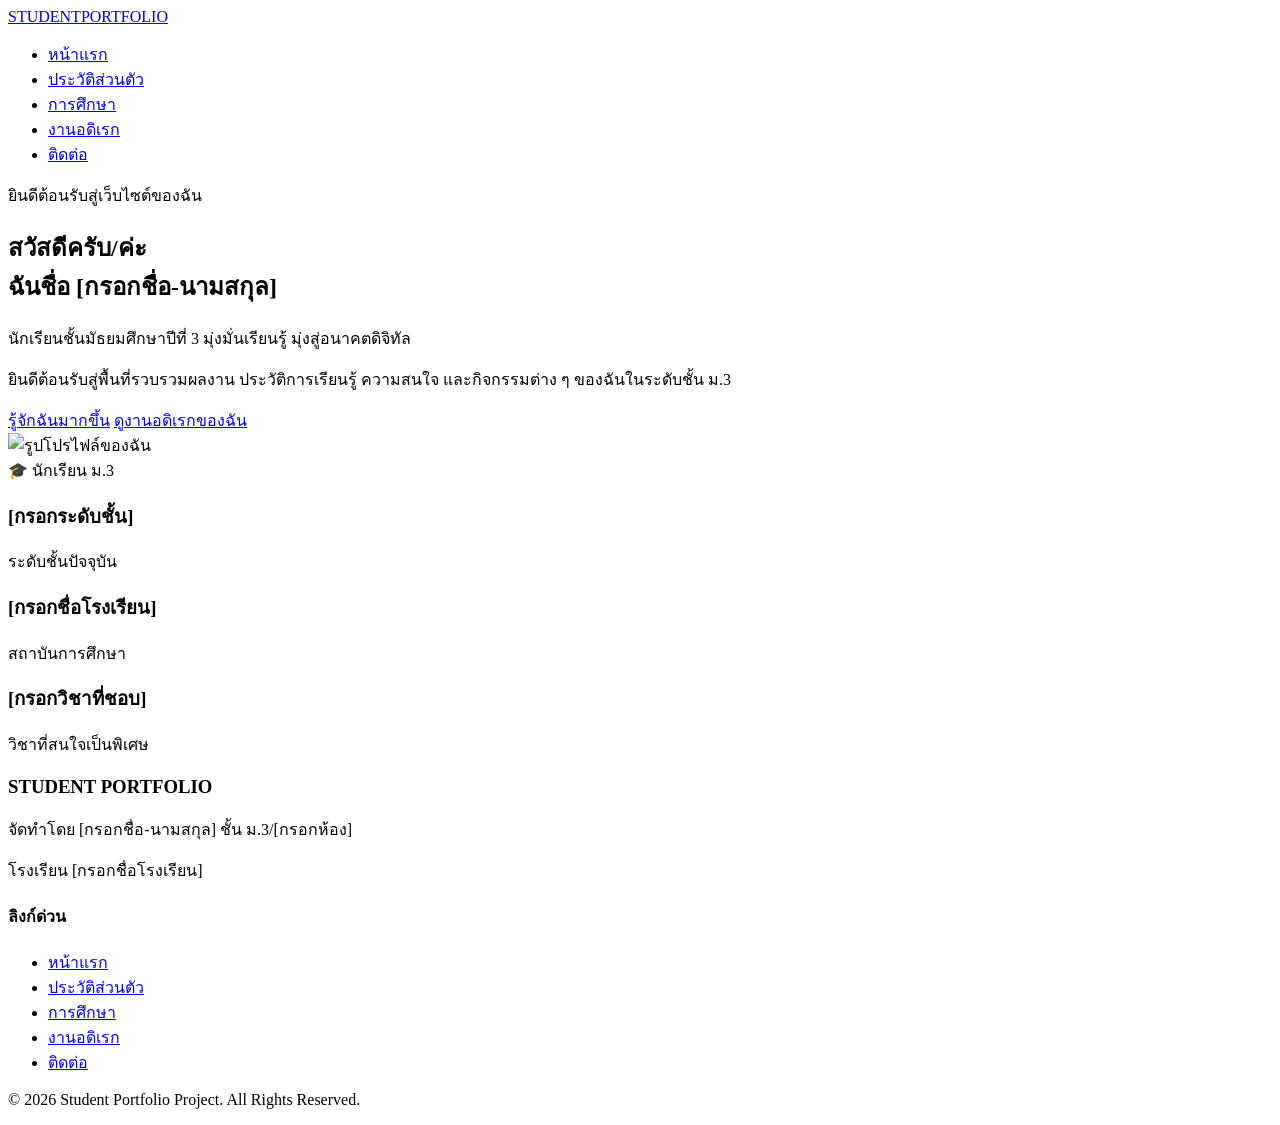
==== index.html @ 597c3f18 "Create index.html" ====
<!DOCTYPE html>
<html lang="th">
<head>
    <meta charset="UTF-8">
    <meta name="viewport" content="width=device-width, initial-scale=1.0">
    <title>หน้าแรก | Student Portfolio</title>
    <link rel="stylesheet" href="style.css">
    <link href="https://fonts.googleapis.com/css2?family=Prompt:wght@300;400;500;600;700&display=swap" rel="stylesheet">
</head>
<body>

    <!-- Navigation Bar -->
    <header class="navbar">
        <div class="nav-container">
            <a href="index.html" class="logo">STUDENT<span>PORTFOLIO</span></a>
            <nav>
                <ul class="nav-menu">
                    <li><a href="index.html" class="active">หน้าแรก</a></li>
                    <li><a href="profile.html">ประวัติส่วนตัว</a></li>
                    <li><a href="education.html">การศึกษา</a></li>
                    <li><a href="hobby.html">งานอดิเรก</a></li>
                    <li><a href="contact.html">ติดต่อ</a></li>
                </ul>
            </nav>
        </div>
    </header>

    <main>
        <!-- Hero Section -->
        <section class="hero-section">
            <div class="hero-container">
                <div class="hero-text">
                    <span class="badge">ยินดีต้อนรับสู่เว็บไซต์ของฉัน</span>
                    <h1>สวัสดีครับ/ค่ะ <br>ฉันชื่อ <span class="highlight-text">[กรอกชื่อ-นามสกุล]</span></h1>
                    <p class="hero-tagline">นักเรียนชั้นมัธยมศึกษาปีที่ 3 มุ่งมั่นเรียนรู้ มุ่งสู่อนาคตดิจิทัล</p>
                    <p class="hero-desc">ยินดีต้อนรับสู่พื้นที่รวบรวมผลงาน ประวัติการเรียนรู้ ความสนใจ และกิจกรรมต่าง ๆ ของฉันในระดับชั้น ม.3</p>
                    <div class="hero-buttons">
                        <a href="profile.html" class="btn btn-primary">รู้จักฉันมากขึ้น</a>
                        <a href="hobby.html" class="btn btn-secondary">ดูงานอดิเรกของฉัน</a>
                    </div>
                </div>
                <div class="hero-image-wrapper">
                    <div class="profile-backdrop"></div>
                    <img src="https://placehold.co/400x400/1976D2/FFFFFF?text=My+Profile" alt="รูปโปรไฟล์ของฉัน" class="hero-img">
                    <div class="floating-card">
                        <span>🎓 นักเรียน ม.3</span>
                    </div>
                </div>
            </div>
        </section>

        <!-- Highlights / Quick Stats -->
        <section class="stats-section">
            <div class="stats-container">
                <div class="stat-card">
                    <h3>[กรอกระดับชั้น]</h3>
                    <p>ระดับชั้นปัจจุบัน</p>
                </div>
                <div class="stat-card">
                    <h3>[กรอกชื่อโรงเรียน]</h3>
                    <p>สถาบันการศึกษา</p>
                </div>
                <div class="stat-card">
                    <h3>[กรอกวิชาที่ชอบ]</h3>
                    <p>วิชาที่สนใจเป็นพิเศษ</p>
                </div>
            </div>
        </section>
    </main>

    <!-- Footer -->
    <footer class="footer">
        <div class="footer-container">
            <div class="footer-info">
                <h3>STUDENT PORTFOLIO</h3>
                <p>จัดทำโดย [กรอกชื่อ-นามสกุล] ชั้น ม.3/[กรอกห้อง]</p>
                <p>โรงเรียน [กรอกชื่อโรงเรียน]</p>
            </div>
            <div class="footer-links">
                <h4>ลิงก์ด่วน</h4>
                <ul>
                    <li><a href="index.html">หน้าแรก</a></li>
                    <li><a href="profile.html">ประวัติส่วนตัว</a></li>
                    <li><a href="education.html">การศึกษา</a></li>
                    <li><a href="hobby.html">งานอดิเรก</a></li>
                    <li><a href="contact.html">ติดต่อ</a></li>
                </ul>
            </div>
        </div>
        <div class="footer-bottom">
            <p>&copy; 2026 Student Portfolio Project. All Rights Reserved.</p>
        </div>
    </footer>

</body>
</html>
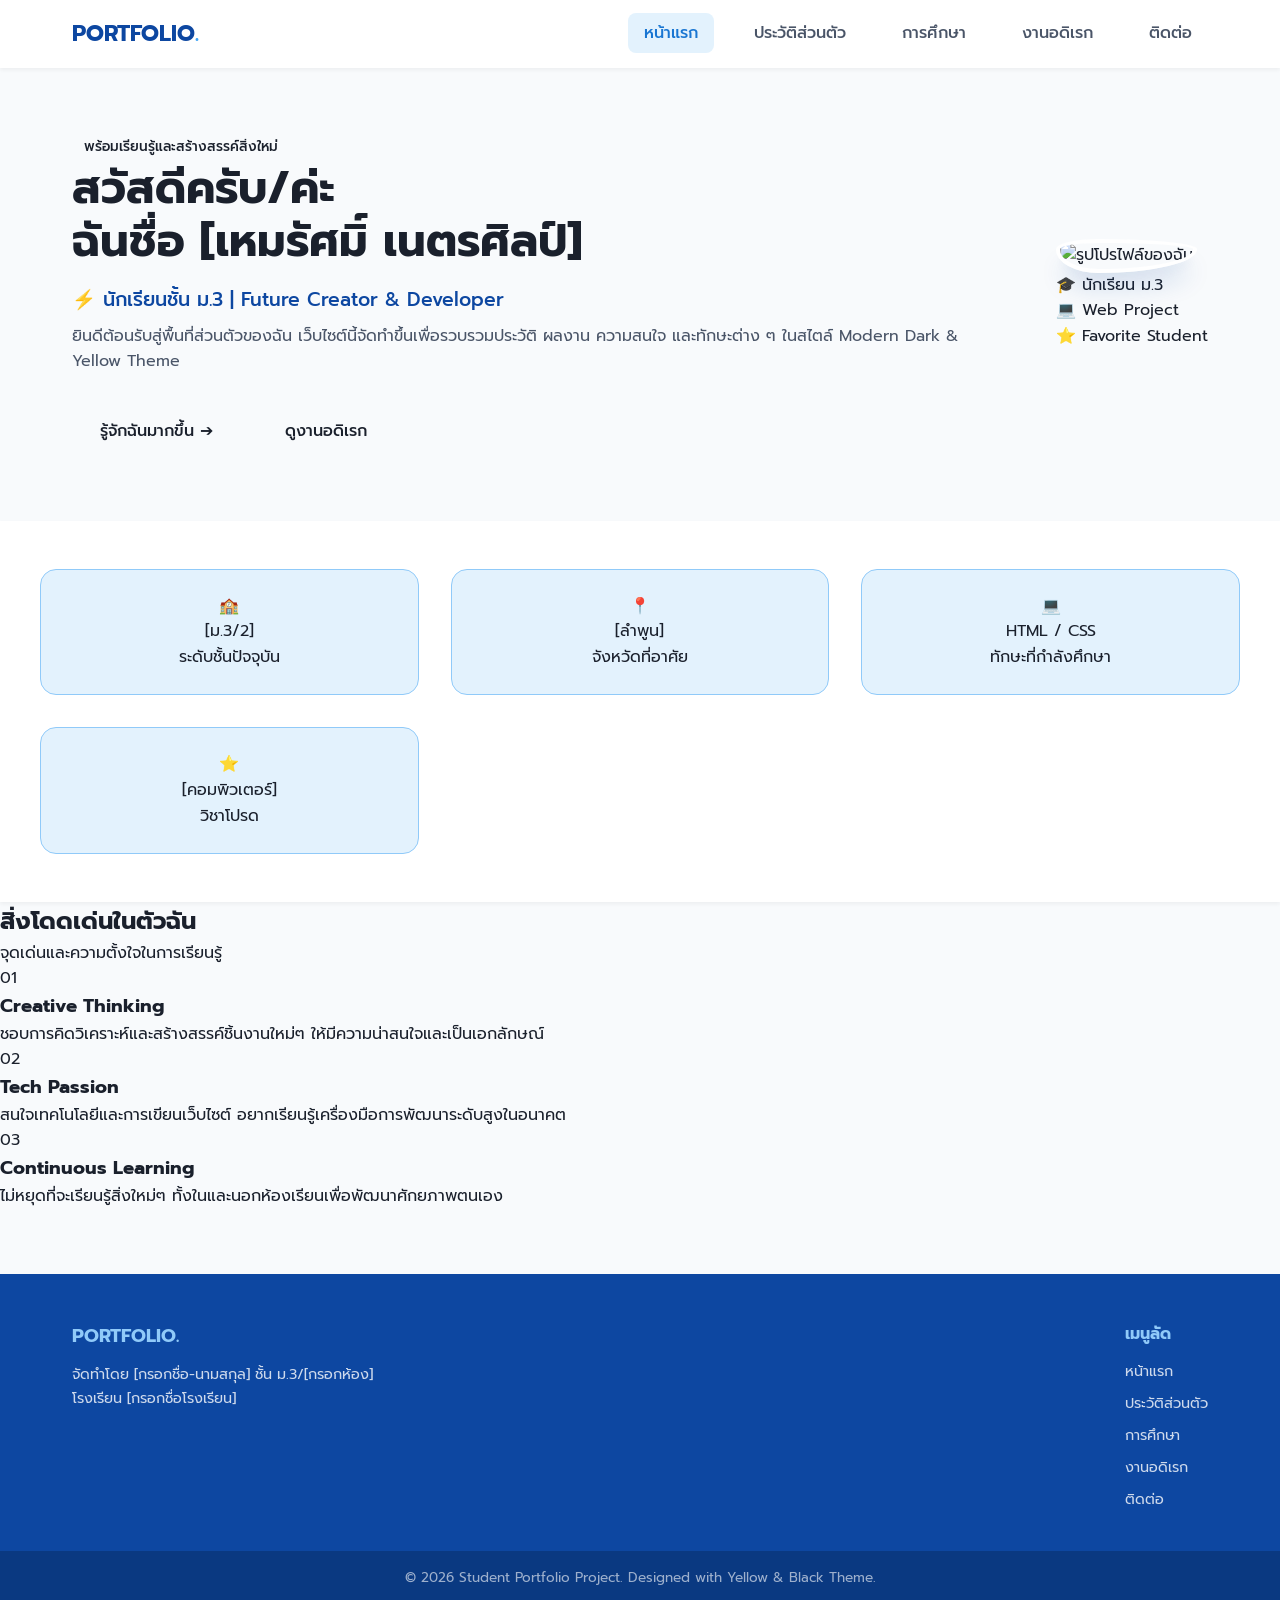
==== commit fd3a3c48: "Update index.html" ====
--- a/index.html
+++ b/index.html
@@ -3,16 +3,19 @@
 <head>
     <meta charset="UTF-8">
     <meta name="viewport" content="width=device-width, initial-scale=1.0">
-    <title>หน้าแรก | Student Portfolio</title>
+    <title>หน้าแรก | Modern Yellow-Black Portfolio</title>
     <link rel="stylesheet" href="style.css">
-    <link href="https://fonts.googleapis.com/css2?family=Prompt:wght@300;400;500;600;700&display=swap" rel="stylesheet">
+    <link href="https://fonts.googleapis.com/css2?family=Prompt:wght@300;400;500;600;700;800&display=swap" rel="stylesheet">
 </head>
 <body>
+
+    <!-- Background Decorative Grid -->
+    <div class="bg-grid-pattern"></div>
 
     <!-- Navigation Bar -->
     <header class="navbar">
         <div class="nav-container">
-            <a href="index.html" class="logo">STUDENT<span>PORTFOLIO</span></a>
+            <a href="index.html" class="logo">PORTFOLIO<span class="yellow-dot">.</span></a>
             <nav>
                 <ul class="nav-menu">
                     <li><a href="index.html" class="active">หน้าแรก</a></li>
@@ -30,39 +33,86 @@
         <section class="hero-section">
             <div class="hero-container">
                 <div class="hero-text">
-                    <span class="badge">ยินดีต้อนรับสู่เว็บไซต์ของฉัน</span>
-                    <h1>สวัสดีครับ/ค่ะ <br>ฉันชื่อ <span class="highlight-text">[กรอกชื่อ-นามสกุล]</span></h1>
-                    <p class="hero-tagline">นักเรียนชั้นมัธยมศึกษาปีที่ 3 มุ่งมั่นเรียนรู้ มุ่งสู่อนาคตดิจิทัล</p>
-                    <p class="hero-desc">ยินดีต้อนรับสู่พื้นที่รวบรวมผลงาน ประวัติการเรียนรู้ ความสนใจ และกิจกรรมต่าง ๆ ของฉันในระดับชั้น ม.3</p>
+                    <div class="status-badge">
+                        <span class="pulse-dot"></span> พร้อมเรียนรู้และสร้างสรรค์สิ่งใหม่
+                    </div>
+                    <h1>สวัสดีครับ/ค่ะ <br>ฉันชื่อ <span class="yellow-highlight">[เหมรัศมิ์ เนตรศิลป์]</span></h1>
+                    <p class="hero-tagline">⚡ นักเรียนชั้น ม.3 | Future Creator & Developer</p>
+                    <p class="hero-desc">ยินดีต้อนรับสู่พื้นที่ส่วนตัวของฉัน เว็บไซต์นี้จัดทำขึ้นเพื่อรวบรวมประวัติ ผลงาน ความสนใจ และทักษะต่าง ๆ ในสไตล์ Modern Dark & Yellow Theme</p>
                     <div class="hero-buttons">
-                        <a href="profile.html" class="btn btn-primary">รู้จักฉันมากขึ้น</a>
-                        <a href="hobby.html" class="btn btn-secondary">ดูงานอดิเรกของฉัน</a>
+                        <a href="profile.html" class="btn btn-yellow">รู้จักฉันมากขึ้น ➔</a>
+                        <a href="hobby.html" class="btn btn-outline">ดูงานอดิเรก</a>
                     </div>
                 </div>
-                <div class="hero-image-wrapper">
-                    <div class="profile-backdrop"></div>
-                    <img src="https://placehold.co/400x400/1976D2/FFFFFF?text=My+Profile" alt="รูปโปรไฟล์ของฉัน" class="hero-img">
-                    <div class="floating-card">
+
+                <div class="hero-visual">
+                    <div class="glow-backdrop"></div>
+                    <div class="profile-frame">
+                        <img src="https://placehold.co/400x400/18181B/FACC15?text=PROFILE+IMAGE" alt="รูปโปรไฟล์ของฉัน" class="hero-img">
+                    </div>
+                    <!-- Floating Tech Badges -->
+                    <div class="floating-badge badge-1">
                         <span>🎓 นักเรียน ม.3</span>
+                    </div>
+                    <div class="floating-badge badge-2">
+                        <span>💻 Web Project</span>
+                    </div>
+                    <div class="floating-badge badge-3">
+                        <span>⭐ Favorite Student</span>
                     </div>
                 </div>
             </div>
         </section>
 
-        <!-- Highlights / Quick Stats -->
+        <!-- Stats / Highlights Section -->
         <section class="stats-section">
             <div class="stats-container">
                 <div class="stat-card">
-                    <h3>[กรอกระดับชั้น]</h3>
-                    <p>ระดับชั้นปัจจุบัน</p>
+                    <div class="stat-icon">🏫</div>
+                    <div class="stat-number">[ม.3/2]</div>
+                    <div class="stat-label">ระดับชั้นปัจจุบัน</div>
                 </div>
                 <div class="stat-card">
-                    <h3>[กรอกชื่อโรงเรียน]</h3>
-                    <p>สถาบันการศึกษา</p>
+                    <div class="stat-icon">📍</div>
+                    <div class="stat-number">[ลำพูน]</div>
+                    <div class="stat-label">จังหวัดที่อาศัย</div>
                 </div>
                 <div class="stat-card">
-                    <h3>[กรอกวิชาที่ชอบ]</h3>
-                    <p>วิชาที่สนใจเป็นพิเศษ</p>
+                    <div class="stat-icon">💻</div>
+                    <div class="stat-number">HTML / CSS</div>
+                    <div class="stat-label">ทักษะที่กำลังศึกษา</div>
+                </div>
+                <div class="stat-card">
+                    <div class="stat-icon">⭐</div>
+                    <div class="stat-number">[คอมพิวเตอร์]</div>
+                    <div class="stat-label">วิชาโปรด</div>
+                </div>
+            </div>
+        </section>
+
+        <!-- Feature Spotlight Section -->
+        <section class="spotlight-section">
+            <div class="spotlight-container">
+                <div class="section-title">
+                    <h2>สิ่งโดดเด่นในตัวฉัน</h2>
+                    <p>จุดเด่นและความตั้งใจในการเรียนรู้</p>
+                </div>
+                <div class="spotlight-grid">
+                    <div class="spotlight-card">
+                        <div class="card-number">01</div>
+                        <h3>Creative Thinking</h3>
+                        <p>ชอบการคิดวิเคราะห์และสร้างสรรค์ชิ้นงานใหม่ๆ ให้มีความน่าสนใจและเป็นเอกลักษณ์</p>
+                    </div>
+                    <div class="spotlight-card">
+                        <div class="card-number">02</div>
+                        <h3>Tech Passion</h3>
+                        <p>สนใจเทคโนโลยีและการเขียนเว็บไซต์ อยากเรียนรู้เครื่องมือการพัฒนาระดับสูงในอนาคต</p>
+                    </div>
+                    <div class="spotlight-card">
+                        <div class="card-number">03</div>
+                        <h3>Continuous Learning</h3>
+                        <p>ไม่หยุดที่จะเรียนรู้สิ่งใหม่ๆ ทั้งในและนอกห้องเรียนเพื่อพัฒนาศักยภาพตนเอง</p>
+                    </div>
                 </div>
             </div>
         </section>
@@ -72,12 +122,12 @@
     <footer class="footer">
         <div class="footer-container">
             <div class="footer-info">
-                <h3>STUDENT PORTFOLIO</h3>
+                <h3>PORTFOLIO<span class="yellow-dot">.</span></h3>
                 <p>จัดทำโดย [กรอกชื่อ-นามสกุล] ชั้น ม.3/[กรอกห้อง]</p>
                 <p>โรงเรียน [กรอกชื่อโรงเรียน]</p>
             </div>
             <div class="footer-links">
-                <h4>ลิงก์ด่วน</h4>
+                <h4>เมนูลัด</h4>
                 <ul>
                     <li><a href="index.html">หน้าแรก</a></li>
                     <li><a href="profile.html">ประวัติส่วนตัว</a></li>
@@ -88,7 +138,7 @@
             </div>
         </div>
         <div class="footer-bottom">
-            <p>&copy; 2026 Student Portfolio Project. All Rights Reserved.</p>
+            <p>&copy; 2026 Student Portfolio Project. Designed with Yellow & Black Theme.</p>
         </div>
     </footer>
 
--- a/style.css
+++ b/style.css
@@ -0,0 +1,761 @@
+/* ==========================================================================
+   Global Variables & Reset
+   ========================================================================== */
+:root {
+    --primary-dark: #0D47A1;
+    --primary: #1976D2;
+    --primary-light: #42A5F5;
+    --accent: #90CAF9;
+    --bg-light: #E3F2FD;
+    --white: #FFFFFF;
+    --text-dark: #1A202C;
+    --text-muted: #4A5568;
+    --shadow-sm: 0 2px 4px rgba(0,0,0,0.05);
+    --shadow-md: 0 10px 15px -3px rgba(13, 71, 161, 0.1), 0 4px 6px -2px rgba(13, 71, 161, 0.05);
+    --shadow-lg: 0 20px 25px -5px rgba(13, 71, 161, 0.15), 0 10px 10px -5px rgba(13, 71, 161, 0.04);
+    --radius-sm: 8px;
+    --radius-md: 16px;
+    --radius-lg: 24px;
+    --transition: all 0.3s ease;
+}
+
+* {
+    margin: 0;
+    padding: 0;
+    box-sizing: border-box;
+    font-family: 'Prompt', sans-serif;
+}
+
+body {
+    background-color: #F8FAFC;
+    color: var(--text-dark);
+    line-height: 1.6;
+    display: flex;
+    flex-direction: column;
+    min-height: 100vh;
+}
+
+main {
+    flex: 1;
+}
+
+a {
+    text-decoration: none;
+    color: inherit;
+}
+
+ul {
+    list-style: none;
+}
+
+/* ==========================================================================
+   Navigation Bar
+   ========================================================================== */
+.navbar {
+    position: sticky;
+    top: 0;
+    background-color: rgba(255, 255, 255, 0.95);
+    backdrop-filter: blur(10px);
+    box-shadow: var(--shadow-sm);
+    z-index: 1000;
+}
+
+.nav-container {
+    max-width: 1200px;
+    margin: 0 auto;
+    padding: 1rem 2rem;
+    display: flex;
+    justify-content: space-between;
+    align-items: center;
+}
+
+.logo {
+    font-size: 1.4rem;
+    font-weight: 700;
+    color: var(--primary-dark);
+}
+
+.logo span {
+    color: var(--primary-light);
+}
+
+.nav-menu {
+    display: flex;
+    gap: 1.5rem;
+}
+
+.nav-menu a {
+    font-weight: 500;
+    color: var(--text-muted);
+    padding: 0.5rem 1rem;
+    border-radius: var(--radius-sm);
+    transition: var(--transition);
+}
+
+.nav-menu a:hover,
+.nav-menu a.active {
+    color: var(--primary);
+    background-color: var(--bg-light);
+}
+
+/* ==========================================================================
+   Buttons & UI Elements
+   ========================================================================== */
+.btn {
+    display: inline-block;
+    padding: 0.75rem 1.75rem;
+    border-radius: var(--radius-sm);
+    font-weight: 500;
+    transition: var(--transition);
+    cursor: pointer;
+}
+
+.btn-primary {
+    background: linear-gradient(135deg, var(--primary), var(--primary-dark));
+    color: var(--white);
+    box-shadow: var(--shadow-md);
+}
+
+.btn-primary:hover {
+    transform: translateY(-2px);
+    box-shadow: var(--shadow-lg);
+}
+
+.btn-secondary {
+    background-color: var(--white);
+    color: var(--primary);
+    border: 2px solid var(--primary-light);
+}
+
+.btn-secondary:hover {
+    background-color: var(--bg-light);
+    transform: translateY(-2px);
+}
+
+.page-header {
+    text-align: center;
+    padding: 3rem 1rem 2rem;
+    background: linear-gradient(180deg, var(--bg-light) 0%, rgba(248,250,252,0) 100%);
+}
+
+.page-header h1 {
+    font-size: 2.2rem;
+    color: var(--primary-dark);
+    margin-bottom: 0.5rem;
+}
+
+.page-header p {
+    color: var(--text-muted);
+}
+
+/* ==========================================================================
+   Hero Section (Index)
+   ========================================================================== */
+.hero-section {
+    padding: 4rem 2rem;
+    max-width: 1200px;
+    margin: 0 auto;
+}
+
+.hero-container {
+    display: flex;
+    align-items: center;
+    justify-content: space-between;
+    gap: 3rem;
+}
+
+.hero-text {
+    flex: 1;
+}
+
+.badge {
+    display: inline-block;
+    padding: 0.35rem 1rem;
+    background-color: var(--bg-light);
+    color: var(--primary);
+    border-radius: 50px;
+    font-size: 0.875rem;
+    font-weight: 600;
+    margin-bottom: 1rem;
+}
+
+.hero-text h1 {
+    font-size: 2.8rem;
+    line-height: 1.2;
+    margin-bottom: 1rem;
+    color: var(--text-dark);
+}
+
+.highlight-text {
+    color: var(--primary);
+    background: linear-gradient(120deg, var(--primary-dark), var(--primary-light));
+    -webkit-background-clip: text;
+    -webkit-text-fill-color: transparent;
+}
+
+.hero-tagline {
+    font-size: 1.2rem;
+    font-weight: 500;
+    color: var(--primary-dark);
+    margin-bottom: 0.5rem;
+}
+
+.hero-desc {
+    color: var(--text-muted);
+    margin-bottom: 2rem;
+}
+
+.hero-buttons {
+    display: flex;
+    gap: 1rem;
+}
+
+.hero-image-wrapper {
+    flex: 1;
+    position: relative;
+    display: flex;
+    justify-content: center;
+}
+
+.hero-img {
+    width: 320px;
+    height: 320px;
+    object-fit: cover;
+    border-radius: 30% 70% 70% 30% / 30% 30% 70% 70%;
+    box-shadow: var(--shadow-lg);
+    border: 4px solid var(--white);
+    position: relative;
+    z-index: 2;
+    transition: var(--transition);
+}
+
+.hero-img:hover {
+    border-radius: 50%;
+    transform: scale(1.02);
+}
+
+.profile-backdrop {
+    position: absolute;
+    width: 320px;
+    height: 320px;
+    background: linear-gradient(135deg, var(--accent), var(--bg-light));
+    border-radius: 50%;
+    top: -10px;
+    left: 10%;
+    z-index: 1;
+}
+
+.floating-card {
+    position: absolute;
+    bottom: -10px;
+    right: 10%;
+    background-color: var(--white);
+    padding: 0.75rem 1.25rem;
+    border-radius: var(--radius-md);
+    box-shadow: var(--shadow-md);
+    z-index: 3;
+    font-weight: 600;
+    color: var(--primary-dark);
+    animation: float 3s ease-in-out infinite;
+}
+
+@keyframes float {
+    0%, 100% { transform: translateY(0); }
+    50% { transform: translateY(-8px); }
+}
+
+/* Stats Section */
+.stats-section {
+    background-color: var(--white);
+    padding: 3rem 2rem;
+    box-shadow: var(--shadow-sm);
+}
+
+.stats-container {
+    max-width: 1200px;
+    margin: 0 auto;
+    display: grid;
+    grid-template-columns: repeat(3, 1fr);
+    gap: 2rem;
+    text-align: center;
+}
+
+.stat-card {
+    padding: 1.5rem;
+    background-color: var(--bg-light);
+    border-radius: var(--radius-md);
+    border: 1px solid var(--accent);
+}
+
+.stat-card h3 {
+    color: var(--primary-dark);
+    font-size: 1.4rem;
+    margin-bottom: 0.25rem;
+}
+
+.stat-card p {
+    color: var(--text-muted);
+    font-size: 0.9rem;
+}
+
+/* ==========================================================================
+   Profile Page
+   ========================================================================== */
+.profile-section {
+    max-width: 1000px;
+    margin: 2rem auto;
+    padding: 0 2rem;
+}
+
+.profile-container {
+    display: grid;
+    grid-template-columns: 1fr 2fr;
+    gap: 2.5rem;
+    background-color: var(--white);
+    padding: 2.5rem;
+    border-radius: var(--radius-lg);
+    box-shadow: var(--shadow-md);
+}
+
+.profile-image-card {
+    text-align: center;
+    position: relative;
+}
+
+.profile-image-card img {
+    width: 100%;
+    border-radius: var(--radius-md);
+    box-shadow: var(--shadow-sm);
+}
+
+.profile-badge {
+    margin-top: 1rem;
+    display: inline-block;
+    padding: 0.4rem 1.2rem;
+    background-color: var(--primary-dark);
+    color: var(--white);
+    border-radius: 50px;
+    font-weight: 600;
+}
+
+.profile-details-card h2 {
+    color: var(--primary-dark);
+    margin-bottom: 1.5rem;
+    border-bottom: 2px solid var(--bg-light);
+    padding-bottom: 0.5rem;
+}
+
+.info-grid {
+    display: grid;
+    grid-template-columns: repeat(2, 1fr);
+    gap: 1.25rem;
+}
+
+.info-item {
+    display: flex;
+    flex-direction: column;
+}
+
+.info-label {
+    font-size: 0.85rem;
+    color: var(--text-muted);
+}
+
+.info-value {
+    font-weight: 600;
+    color: var(--text-dark);
+    font-size: 1.05rem;
+}
+
+.about-me-section {
+    max-width: 1000px;
+    margin: 3rem auto;
+    padding: 0 2rem;
+}
+
+.about-container h2 {
+    text-align: center;
+    margin-bottom: 2rem;
+    color: var(--primary-dark);
+}
+
+.about-cards-grid {
+    display: grid;
+    grid-template-columns: repeat(3, 1fr);
+    gap: 1.5rem;
+}
+
+.card {
+    background-color: var(--white);
+    padding: 1.75rem;
+    border-radius: var(--radius-md);
+    box-shadow: var(--shadow-sm);
+    border: 1px solid rgba(0,0,0,0.05);
+    transition: var(--transition);
+}
+
+.card:hover {
+    transform: translateY(-5px);
+    box-shadow: var(--shadow-md);
+}
+
+.card-icon {
+    font-size: 2rem;
+    margin-bottom: 0.75rem;
+}
+
+.card h3 {
+    color: var(--primary);
+    margin-bottom: 0.5rem;
+}
+
+.card p {
+    color: var(--text-muted);
+    font-size: 0.95rem;
+}
+
+/* ==========================================================================
+   Education Page (Timeline & Table)
+   ========================================================================== */
+.timeline-section {
+    max-width: 800px;
+    margin: 2rem auto;
+    padding: 0 2rem;
+}
+
+.timeline-container {
+    position: relative;
+    padding-left: 2rem;
+    border-left: 3px solid var(--accent);
+}
+
+.timeline-item {
+    position: relative;
+    margin-bottom: 2.5rem;
+}
+
+.timeline-dot {
+    position: absolute;
+    left: -2.6rem;
+    top: 0;
+    width: 18px;
+    height: 18px;
+    border-radius: 50%;
+    background-color: var(--white);
+    border: 4px solid var(--primary-light);
+}
+
+.active-timeline .timeline-dot {
+    background-color: var(--primary-dark);
+    border-color: var(--accent);
+}
+
+.timeline-content {
+    background-color: var(--white);
+    padding: 1.5rem;
+    border-radius: var(--radius-md);
+    box-shadow: var(--shadow-sm);
+    transition: var(--transition);
+}
+
+.timeline-content:hover {
+    box-shadow: var(--shadow-md);
+}
+
+.timeline-date {
+    display: inline-block;
+    font-size: 0.8rem;
+    font-weight: 600;
+    color: var(--primary);
+    background-color: var(--bg-light);
+    padding: 0.2rem 0.6rem;
+    border-radius: var(--radius-sm);
+    margin-bottom: 0.5rem;
+}
+
+.timeline-content h3 {
+    color: var(--primary-dark);
+    margin-bottom: 0.25rem;
+}
+
+.timeline-desc {
+    color: var(--text-muted);
+    margin-top: 0.5rem;
+    font-size: 0.95rem;
+}
+
+/* Styled Table */
+.edu-table-section {
+    max-width: 900px;
+    margin: 3rem auto;
+    padding: 0 2rem;
+}
+
+.table-container h2 {
+    text-align: center;
+    color: var(--primary-dark);
+    margin-bottom: 1.5rem;
+}
+
+.table-wrapper {
+    overflow-x: auto;
+    background-color: var(--white);
+    border-radius: var(--radius-md);
+    box-shadow: var(--shadow-sm);
+}
+
+.styled-table {
+    width: 100%;
+    border-collapse: collapse;
+    text-align: left;
+}
+
+.styled-table th, 
+.styled-table td {
+    padding: 1rem 1.5rem;
+}
+
+.styled-table thead tr {
+    background-color: var(--primary);
+    color: var(--white);
+}
+
+.styled-table tbody tr {
+    border-bottom: 1px solid var(--bg-light);
+}
+
+.styled-table tbody tr:nth-of-type(even) {
+    background-color: rgba(227, 242, 253, 0.3);
+}
+
+.status-badge {
+    padding: 0.25rem 0.75rem;
+    border-radius: 50px;
+    font-size: 0.85rem;
+    font-weight: 500;
+}
+
+.status-badge.completed {
+    background-color: #E6F4EA;
+    color: #137333;
+}
+
+.status-badge.current {
+    background-color: var(--bg-light);
+    color: var(--primary-dark);
+}
+
+/* ==========================================================================
+   Hobby Page
+   ========================================================================== */
+.hobbies-section {
+    max-width: 1100px;
+    margin: 2rem auto;
+    padding: 0 2rem;
+}
+
+.hobbies-container {
+    display: grid;
+    grid-template-columns: repeat(auto-fit, minmax(300px, 1fr));
+    gap: 1.75rem;
+}
+
+.hobby-card {
+    background-color: var(--white);
+    padding: 2rem;
+    border-radius: var(--radius-md);
+    box-shadow: var(--shadow-sm);
+    border: 1px solid var(--bg-light);
+    transition: var(--transition);
+}
+
+.hobby-card:hover {
+    transform: translateY(-8px);
+    box-shadow: var(--shadow-lg);
+    border-color: var(--accent);
+}
+
+.hobby-icon {
+    font-size: 2.5rem;
+    margin-bottom: 1rem;
+}
+
+.hobby-card h3 {
+    color: var(--primary-dark);
+    margin-bottom: 0.5rem;
+}
+
+.hobby-card p {
+    color: var(--text-muted);
+    font-size: 0.95rem;
+}
+
+/* ==========================================================================
+   Contact Page
+   ========================================================================== */
+.contact-section {
+    max-width: 1000px;
+    margin: 2rem auto;
+    padding: 0 2rem;
+}
+
+.contact-cta {
+    text-align: center;
+    margin-bottom: 3rem;
+}
+
+.contact-cta h2 {
+    color: var(--primary-dark);
+    font-size: 1.8rem;
+    margin-bottom: 0.5rem;
+}
+
+.contact-cta p {
+    color: var(--text-muted);
+}
+
+.contact-cards-grid {
+    display: grid;
+    grid-template-columns: repeat(3, 1fr);
+    gap: 1.5rem;
+}
+
+.contact-card {
+    background-color: var(--white);
+    padding: 2rem;
+    border-radius: var(--radius-md);
+    box-shadow: var(--shadow-sm);
+    text-align: center;
+    display: flex;
+    flex-direction: column;
+    align-items: center;
+    justify-content: space-between;
+}
+
+.contact-icon {
+    font-size: 2.5rem;
+    margin-bottom: 0.5rem;
+}
+
+.contact-card h3 {
+    color: var(--primary-dark);
+    margin-bottom: 0.25rem;
+}
+
+.contact-card p {
+    color: var(--text-muted);
+    margin-bottom: 1rem;
+    font-size: 0.95rem;
+}
+
+.contact-sub {
+    font-size: 0.85rem;
+    color: var(--primary);
+}
+
+/* ==========================================================================
+   Footer
+   ========================================================================== */
+.footer {
+    background-color: var(--primary-dark);
+    color: var(--white);
+    margin-top: 4rem;
+    padding-top: 3rem;
+}
+
+.footer-container {
+    max-width: 1200px;
+    margin: 0 auto;
+    padding: 0 2rem 2rem;
+    display: flex;
+    justify-content: space-between;
+    gap: 2rem;
+}
+
+.footer-info h3 {
+    color: var(--accent);
+    margin-bottom: 0.75rem;
+}
+
+.footer-info p {
+    color: rgba(255, 255, 255, 0.8);
+    font-size: 0.9rem;
+}
+
+.footer-links h4 {
+    color: var(--accent);
+    margin-bottom: 0.75rem;
+}
+
+.footer-links ul li {
+    margin-bottom: 0.4rem;
+}
+
+.footer-links a {
+    color: rgba(255, 255, 255, 0.8);
+    font-size: 0.9rem;
+    transition: var(--transition);
+}
+
+.footer-links a:hover {
+    color: var(--white);
+    padding-left: 5px;
+}
+
+.footer-bottom {
+    background-color: rgba(0, 0, 0, 0.2);
+    text-align: center;
+    padding: 1rem;
+    font-size: 0.85rem;
+    color: rgba(255, 255, 255, 0.6);
+}
+
+/* ==========================================================================
+   Responsive Design (@media queries)
+   ========================================================================== */
+@media (max-width: 768px) {
+    .nav-container {
+        flex-direction: column;
+        gap: 1rem;
+    }
+
+    .nav-menu {
+        width: 100%;
+        justify-content: center;
+        flex-wrap: wrap;
+        gap: 0.5rem;
+    }
+
+    .nav-menu a {
+        padding: 0.4rem 0.8rem;
+        font-size: 0.9rem;
+    }
+
+    .hero-container {
+        flex-direction: column-reverse;
+        text-align: center;
+    }
+
+    .hero-buttons {
+        justify-content: center;
+    }
+
+    .stats-container,
+    .about-cards-grid,
+    .contact-cards-grid {
+        grid-template-columns: 1fr;
+    }
+
+    .profile-container {
+        grid-template-columns: 1fr;
+    }
+
+    .info-grid {
+        grid-template-columns: 1fr;
+    }
+
+    .hero-img, .profile-backdrop {
+        width: 250px;
+        height: 250px;
+    }
+}
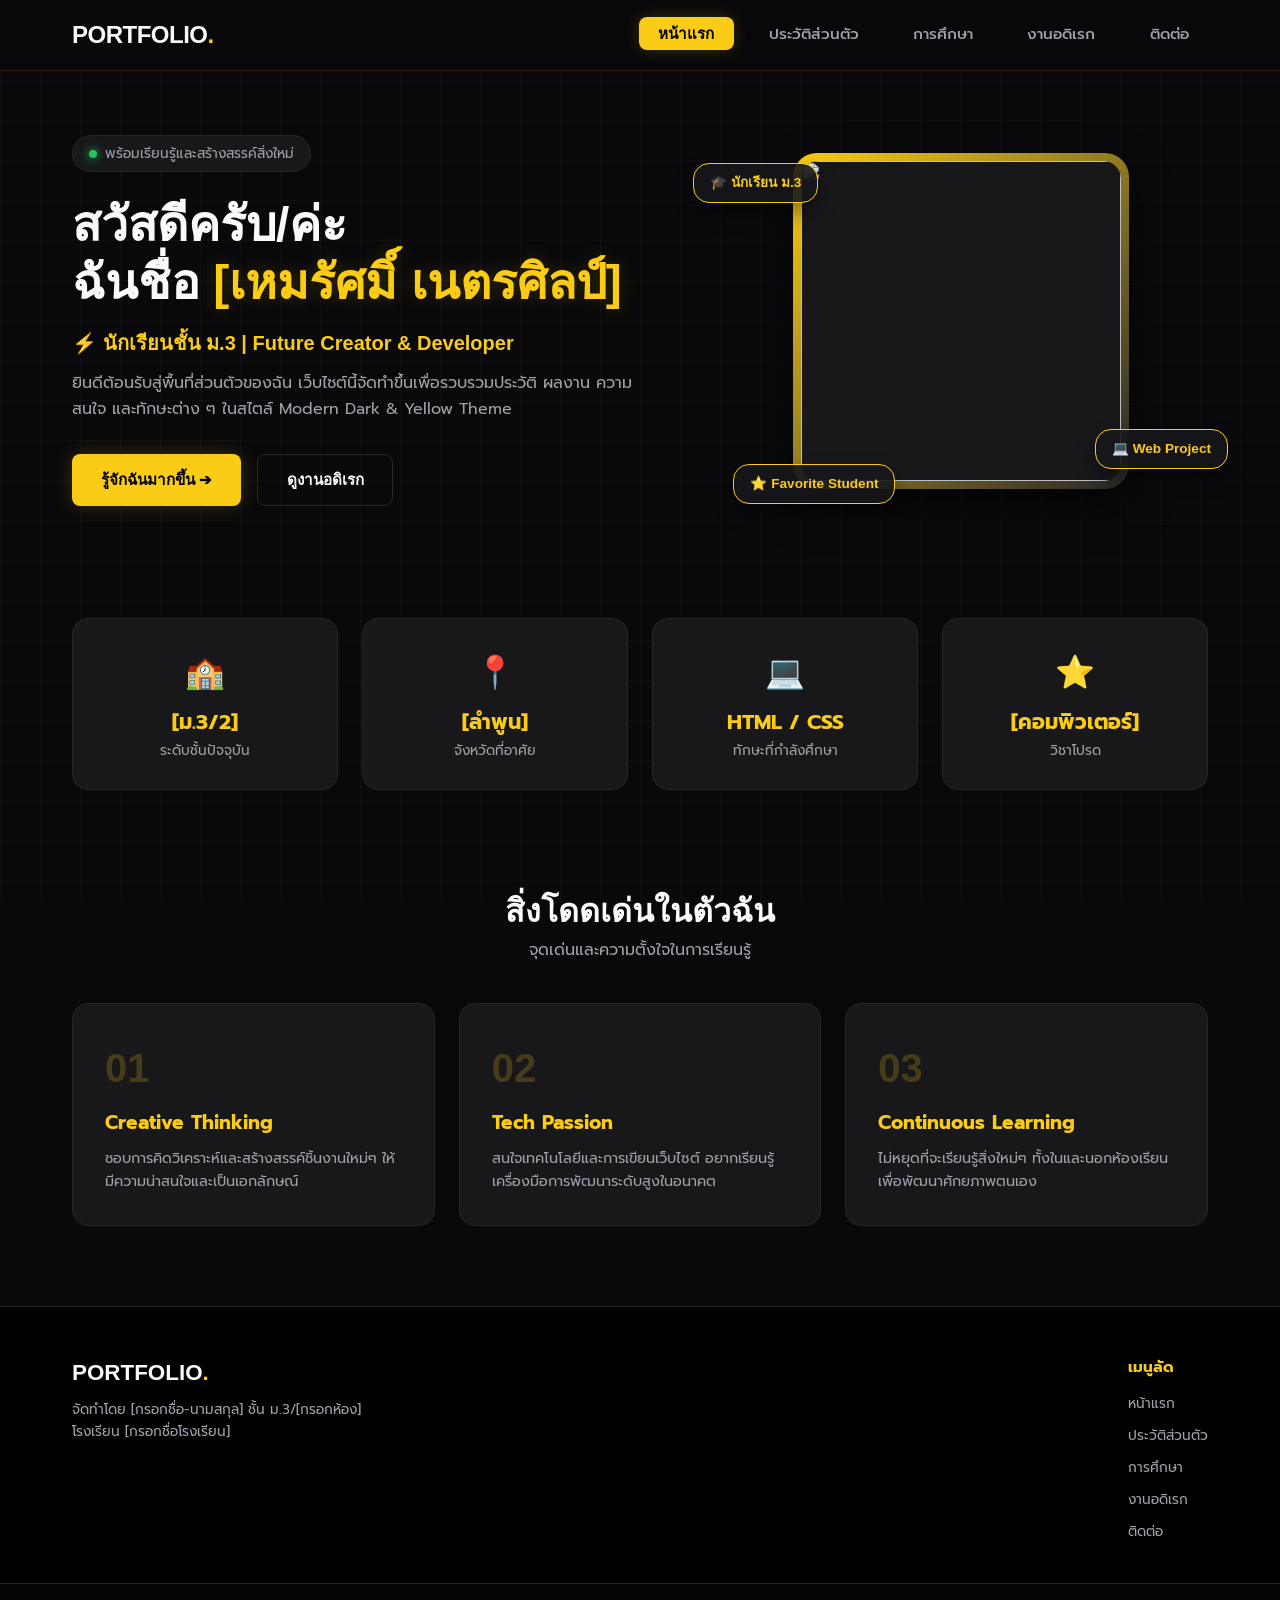
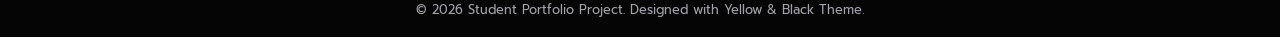
==== commit 851314fa: "Update index.html" ====
--- a/index.html
+++ b/index.html
@@ -48,7 +48,7 @@
                 <div class="hero-visual">
                     <div class="glow-backdrop"></div>
                     <div class="profile-frame">
-                        <img src="https://placehold.co/400x400/18181B/FACC15?text=PROFILE+IMAGE" alt="รูปโปรไฟล์ของฉัน" class="hero-img">
+                        <img src="images/2webp" class="hero-img">
                     </div>
                     <!-- Floating Tech Badges -->
                     <div class="floating-badge badge-1">
--- a/style.css
+++ b/style.css
@@ -1,22 +1,22 @@
 /* ==========================================================================
-   Global Variables & Reset
+   Modern Dark & Yellow Portfolio Stylesheet
    ========================================================================== */
+
 :root {
-    --primary-dark: #0D47A1;
-    --primary: #1976D2;
-    --primary-light: #42A5F5;
-    --accent: #90CAF9;
-    --bg-light: #E3F2FD;
-    --white: #FFFFFF;
-    --text-dark: #1A202C;
-    --text-muted: #4A5568;
-    --shadow-sm: 0 2px 4px rgba(0,0,0,0.05);
-    --shadow-md: 0 10px 15px -3px rgba(13, 71, 161, 0.1), 0 4px 6px -2px rgba(13, 71, 161, 0.05);
-    --shadow-lg: 0 20px 25px -5px rgba(13, 71, 161, 0.15), 0 10px 10px -5px rgba(13, 71, 161, 0.04);
+    --bg-main: #09090B;          /* Deep Dark */
+    --bg-card: #18181B;          /* Card Surface */
+    --bg-card-hover: #27272A;    /* Hover State */
+    --primary-yellow: #FACC15;   /* Electric Yellow */
+    --yellow-hover: #EAB308;
+    --yellow-glow: rgba(250, 204, 21, 0.2);
+    --yellow-glow-strong: rgba(250, 204, 21, 0.4);
+    --text-white: #FAFAFA;
+    --text-muted: #A1A1AA;
+    --border-color: #27272A;
     --radius-sm: 8px;
     --radius-md: 16px;
     --radius-lg: 24px;
-    --transition: all 0.3s ease;
+    --transition: all 0.3s cubic-bezier(0.4, 0, 0.2, 1);
 }
 
 * {
@@ -27,12 +27,13 @@
 }
 
 body {
-    background-color: #F8FAFC;
-    color: var(--text-dark);
+    background-color: var(--bg-main);
+    color: var(--text-white);
     line-height: 1.6;
     display: flex;
     flex-direction: column;
     min-height: 100vh;
+    overflow-x: hidden;
 }
 
 main {
@@ -48,15 +49,43 @@
     list-style: none;
 }
 
-/* ==========================================================================
-   Navigation Bar
-   ========================================================================== */
+/* Background Grid Overlay Effect */
+.bg-grid-pattern {
+    position: fixed;
+    top: 0;
+    left: 0;
+    width: 100vw;
+    height: 100vh;
+    background-image: 
+        linear-gradient(to right, rgba(255, 255, 255, 0.03) 1px, transparent 1px),
+        linear-gradient(to bottom, rgba(255, 255, 255, 0.03) 1px, transparent 1px);
+    background-size: 40px 40px;
+    pointer-events: none;
+    z-index: 0;
+}
+
+/* Custom Scrollbar */
+::-webkit-scrollbar {
+    width: 8px;
+}
+::-webkit-scrollbar-track {
+    background: var(--bg-main);
+}
+::-webkit-scrollbar-thumb {
+    background: #3F3F46;
+    border-radius: 4px;
+}
+::-webkit-scrollbar-thumb:hover {
+    background: var(--primary-yellow);
+}
+
+/* Navigation Bar */
 .navbar {
     position: sticky;
     top: 0;
-    background-color: rgba(255, 255, 255, 0.95);
-    backdrop-filter: blur(10px);
-    box-shadow: var(--shadow-sm);
+    background-color: rgba(9, 9, 11, 0.85);
+    backdrop-filter: blur(12px);
+    border-bottom: 1px solid rgba(250, 204, 21, 0.15);
     z-index: 1000;
 }
 
@@ -70,77 +99,127 @@
 }
 
 .logo {
-    font-size: 1.4rem;
-    font-weight: 700;
-    color: var(--primary-dark);
-}
-
-.logo span {
-    color: var(--primary-light);
+    font-size: 1.5rem;
+    font-weight: 800;
+    letter-spacing: -0.5px;
+    color: var(--text-white);
+}
+
+.yellow-dot {
+    color: var(--primary-yellow);
 }
 
 .nav-menu {
     display: flex;
-    gap: 1.5rem;
+    gap: 1rem;
 }
 
 .nav-menu a {
+    font-size: 0.95rem;
     font-weight: 500;
     color: var(--text-muted);
-    padding: 0.5rem 1rem;
+    padding: 0.5rem 1.2rem;
     border-radius: var(--radius-sm);
     transition: var(--transition);
 }
 
-.nav-menu a:hover,
+.nav-menu a:hover {
+    color: var(--primary-yellow);
+    background-color: rgba(250, 204, 21, 0.08);
+}
+
 .nav-menu a.active {
-    color: var(--primary);
-    background-color: var(--bg-light);
-}
-
-/* ==========================================================================
-   Buttons & UI Elements
-   ========================================================================== */
+    color: #000000;
+    background-color: var(--primary-yellow);
+    font-weight: 600;
+    box-shadow: 0 0 15px var(--yellow-glow);
+}
+
+/* Buttons & Header */
 .btn {
-    display: inline-block;
-    padding: 0.75rem 1.75rem;
+    display: inline-flex;
+    align-items: center;
+    justify-content: center;
+    padding: 0.8rem 1.8rem;
     border-radius: var(--radius-sm);
-    font-weight: 500;
+    font-weight: 600;
+    font-size: 0.95rem;
     transition: var(--transition);
     cursor: pointer;
-}
-
-.btn-primary {
-    background: linear-gradient(135deg, var(--primary), var(--primary-dark));
-    color: var(--white);
-    box-shadow: var(--shadow-md);
-}
-
-.btn-primary:hover {
-    transform: translateY(-2px);
-    box-shadow: var(--shadow-lg);
-}
-
-.btn-secondary {
-    background-color: var(--white);
-    color: var(--primary);
-    border: 2px solid var(--primary-light);
-}
-
-.btn-secondary:hover {
-    background-color: var(--bg-light);
-    transform: translateY(-2px);
+    border: none;
+}
+
+.btn-yellow {
+    background-color: var(--primary-yellow);
+    color: #000000;
+    box-shadow: 0 0 20px var(--yellow-glow);
+}
+
+.btn-yellow:hover {
+    background-color: var(--yellow-hover);
+    transform: translateY(-3px);
+    box-shadow: 0 0 30px var(--yellow-glow-strong);
+}
+
+.btn-outline {
+    background-color: transparent;
+    color: var(--text-white);
+    border: 1px solid var(--border-color);
+}
+
+.btn-outline:hover {
+    border-color: var(--primary-yellow);
+    color: var(--primary-yellow);
+    background-color: rgba(250, 204, 21, 0.05);
+    transform: translateY(-3px);
+}
+
+.btn-yellow-sm {
+    padding: 0.5rem 1rem;
+    font-size: 0.85rem;
+    background-color: var(--primary-yellow);
+    color: #000000;
+    border-radius: var(--radius-sm);
+    font-weight: 600;
+}
+
+.btn-outline-sm {
+    padding: 0.5rem 1rem;
+    font-size: 0.85rem;
+    border: 1px solid var(--border-color);
+    color: var(--text-white);
+    border-radius: var(--radius-sm);
+}
+
+.btn-outline-sm:hover {
+    border-color: var(--primary-yellow);
+    color: var(--primary-yellow);
 }
 
 .page-header {
     text-align: center;
-    padding: 3rem 1rem 2rem;
-    background: linear-gradient(180deg, var(--bg-light) 0%, rgba(248,250,252,0) 100%);
+    padding: 4rem 1rem 2rem;
+    position: relative;
+    z-index: 1;
+}
+
+.section-tag {
+    display: inline-block;
+    color: var(--primary-yellow);
+    font-size: 0.8rem;
+    font-weight: 700;
+    letter-spacing: 2px;
+    margin-bottom: 0.5rem;
+    background: rgba(250, 204, 21, 0.1);
+    padding: 0.2rem 0.8rem;
+    border-radius: 50px;
+    border: 1px solid rgba(250, 204, 21, 0.3);
 }
 
 .page-header h1 {
-    font-size: 2.2rem;
-    color: var(--primary-dark);
+    font-size: 2.5rem;
+    font-weight: 800;
+    color: var(--text-white);
     margin-bottom: 0.5rem;
 }
 
@@ -148,13 +227,13 @@
     color: var(--text-muted);
 }
 
-/* ==========================================================================
-   Hero Section (Index)
-   ========================================================================== */
+/* Hero Section */
 .hero-section {
     padding: 4rem 2rem;
     max-width: 1200px;
     margin: 0 auto;
+    position: relative;
+    z-index: 1;
 }
 
 .hero-container {
@@ -165,184 +244,282 @@
 }
 
 .hero-text {
+    flex: 1.2;
+}
+
+.status-badge {
+    display: inline-flex;
+    align-items: center;
+    gap: 8px;
+    padding: 0.4rem 1rem;
+    background-color: var(--bg-card);
+    border: 1px solid var(--border-color);
+    border-radius: 50px;
+    font-size: 0.85rem;
+    color: var(--text-muted);
+    margin-bottom: 1.5rem;
+}
+
+.pulse-dot {
+    width: 8px;
+    height: 8px;
+    background-color: #22C55E;
+    border-radius: 50%;
+    box-shadow: 0 0 10px #22C55E;
+    animation: pulse 2s infinite;
+}
+
+@keyframes pulse {
+    0%, 100% { opacity: 1; }
+    50% { opacity: 0.4; }
+}
+
+.hero-text h1 {
+    font-size: 3rem;
+    line-height: 1.2;
+    font-weight: 800;
+    margin-bottom: 1rem;
+}
+
+.yellow-highlight {
+    color: var(--primary-yellow);
+    text-shadow: 0 0 20px var(--yellow-glow);
+}
+
+.hero-tagline {
+    font-size: 1.25rem;
+    font-weight: 600;
+    color: var(--primary-yellow);
+    margin-bottom: 0.75rem;
+}
+
+.hero-desc {
+    color: var(--text-muted);
+    margin-bottom: 2rem;
+    font-size: 1rem;
+}
+
+.hero-buttons {
+    display: flex;
+    gap: 1rem;
+}
+
+.hero-visual {
     flex: 1;
-}
-
-.badge {
-    display: inline-block;
-    padding: 0.35rem 1rem;
-    background-color: var(--bg-light);
-    color: var(--primary);
-    border-radius: 50px;
-    font-size: 0.875rem;
-    font-weight: 600;
-    margin-bottom: 1rem;
-}
-
-.hero-text h1 {
-    font-size: 2.8rem;
-    line-height: 1.2;
-    margin-bottom: 1rem;
-    color: var(--text-dark);
-}
-
-.highlight-text {
-    color: var(--primary);
-    background: linear-gradient(120deg, var(--primary-dark), var(--primary-light));
-    -webkit-background-clip: text;
-    -webkit-text-fill-color: transparent;
-}
-
-.hero-tagline {
-    font-size: 1.2rem;
-    font-weight: 500;
-    color: var(--primary-dark);
-    margin-bottom: 0.5rem;
-}
-
-.hero-desc {
-    color: var(--text-muted);
-    margin-bottom: 2rem;
-}
-
-.hero-buttons {
-    display: flex;
-    gap: 1rem;
-}
-
-.hero-image-wrapper {
-    flex: 1;
     position: relative;
     display: flex;
     justify-content: center;
+    align-items: center;
+}
+
+.glow-backdrop {
+    position: absolute;
+    width: 280px;
+    height: 280px;
+    background: radial-gradient(circle, var(--primary-yellow) 0%, transparent 70%);
+    opacity: 0.25;
+    filter: blur(40px);
+    border-radius: 50%;
+}
+
+.profile-frame {
+    position: relative;
+    padding: 8px;
+    background: linear-gradient(135deg, var(--primary-yellow), var(--border-color));
+    border-radius: 24px;
+    box-shadow: 0 20px 40px rgba(0,0,0,0.5);
+    z-index: 2;
 }
 
 .hero-img {
     width: 320px;
     height: 320px;
     object-fit: cover;
-    border-radius: 30% 70% 70% 30% / 30% 30% 70% 70%;
-    box-shadow: var(--shadow-lg);
-    border: 4px solid var(--white);
-    position: relative;
-    z-index: 2;
-    transition: var(--transition);
-}
-
-.hero-img:hover {
-    border-radius: 50%;
-    transform: scale(1.02);
-}
-
-.profile-backdrop {
+    border-radius: 18px;
+    display: block;
+    background-color: var(--bg-card);
+}
+
+.floating-badge {
     position: absolute;
-    width: 320px;
-    height: 320px;
-    background: linear-gradient(135deg, var(--accent), var(--bg-light));
-    border-radius: 50%;
-    top: -10px;
-    left: 10%;
-    z-index: 1;
-}
-
-.floating-card {
-    position: absolute;
-    bottom: -10px;
-    right: 10%;
-    background-color: var(--white);
-    padding: 0.75rem 1.25rem;
+    background-color: rgba(24, 24, 27, 0.9);
+    border: 1px solid var(--primary-yellow);
+    padding: 0.5rem 1rem;
     border-radius: var(--radius-md);
-    box-shadow: var(--shadow-md);
+    box-shadow: 0 10px 20px rgba(0,0,0,0.4);
+    font-size: 0.85rem;
+    font-weight: 600;
+    color: var(--primary-yellow);
     z-index: 3;
-    font-weight: 600;
-    color: var(--primary-dark);
-    animation: float 3s ease-in-out infinite;
-}
+    animation: float 4s ease-in-out infinite;
+}
+
+.badge-1 { top: 10px; left: -20px; }
+.badge-2 { bottom: 20px; right: -20px; animation-delay: 1.5s; }
+.badge-3 { bottom: -15px; left: 20px; animation-delay: 2.5s; }
 
 @keyframes float {
     0%, 100% { transform: translateY(0); }
-    50% { transform: translateY(-8px); }
+    50% { transform: translateY(-10px); }
 }
 
 /* Stats Section */
 .stats-section {
-    background-color: var(--white);
     padding: 3rem 2rem;
-    box-shadow: var(--shadow-sm);
-}
-
-.stats-container {
     max-width: 1200px;
     margin: 0 auto;
+    position: relative;
+    z-index: 1;
+}
+
+.stats-container {
+    display: grid;
+    grid-template-columns: repeat(4, 1fr);
+    gap: 1.5rem;
+}
+
+.stat-card {
+    background-color: var(--bg-card);
+    border: 1px solid var(--border-color);
+    padding: 1.75rem;
+    border-radius: var(--radius-md);
+    text-align: center;
+    transition: var(--transition);
+}
+
+.stat-card:hover {
+    border-color: var(--primary-yellow);
+    transform: translateY(-5px);
+    box-shadow: 0 10px 20px var(--yellow-glow);
+}
+
+.stat-icon {
+    font-size: 2rem;
+    margin-bottom: 0.5rem;
+}
+
+.stat-number {
+    font-size: 1.3rem;
+    font-weight: 700;
+    color: var(--primary-yellow);
+}
+
+.stat-label {
+    font-size: 0.85rem;
+    color: var(--text-muted);
+}
+
+/* Spotlight Section */
+.spotlight-section {
+    padding: 3rem 2rem 5rem;
+    max-width: 1200px;
+    margin: 0 auto;
+    position: relative;
+    z-index: 1;
+}
+
+.section-title {
+    text-align: center;
+    margin-bottom: 2.5rem;
+}
+
+.section-title h2 {
+    font-size: 2rem;
+    font-weight: 800;
+}
+
+.section-title p {
+    color: var(--text-muted);
+}
+
+.spotlight-grid {
     display: grid;
     grid-template-columns: repeat(3, 1fr);
-    gap: 2rem;
-    text-align: center;
-}
-
-.stat-card {
-    padding: 1.5rem;
-    background-color: var(--bg-light);
+    gap: 1.5rem;
+}
+
+.spotlight-card {
+    background-color: var(--bg-card);
+    border: 1px solid var(--border-color);
+    padding: 2rem;
     border-radius: var(--radius-md);
-    border: 1px solid var(--accent);
-}
-
-.stat-card h3 {
-    color: var(--primary-dark);
-    font-size: 1.4rem;
-    margin-bottom: 0.25rem;
-}
-
-.stat-card p {
+    position: relative;
+    transition: var(--transition);
+}
+
+.spotlight-card:hover {
+    border-color: var(--primary-yellow);
+    background-color: var(--bg-card-hover);
+    transform: translateY(-5px);
+}
+
+.card-number {
+    font-size: 2.5rem;
+    font-weight: 800;
+    color: rgba(250, 204, 21, 0.2);
+    margin-bottom: 0.5rem;
+}
+
+.spotlight-card h3 {
+    color: var(--primary-yellow);
+    margin-bottom: 0.5rem;
+    font-size: 1.2rem;
+}
+
+.spotlight-card p {
     color: var(--text-muted);
     font-size: 0.9rem;
 }
 
-/* ==========================================================================
-   Profile Page
-   ========================================================================== */
+/* Profile Page */
 .profile-section {
-    max-width: 1000px;
+    max-width: 1100px;
     margin: 2rem auto;
     padding: 0 2rem;
+    position: relative;
+    z-index: 1;
 }
 
 .profile-container {
     display: grid;
     grid-template-columns: 1fr 2fr;
     gap: 2.5rem;
-    background-color: var(--white);
+    background-color: var(--bg-card);
+    border: 1px solid var(--border-color);
     padding: 2.5rem;
     border-radius: var(--radius-lg);
-    box-shadow: var(--shadow-md);
-}
-
-.profile-image-card {
+}
+
+.avatar-wrapper {
+    position: relative;
     text-align: center;
-    position: relative;
-}
-
-.profile-image-card img {
+}
+
+.avatar-wrapper img {
     width: 100%;
     border-radius: var(--radius-md);
-    box-shadow: var(--shadow-sm);
-}
-
-.profile-badge {
-    margin-top: 1rem;
-    display: inline-block;
-    padding: 0.4rem 1.2rem;
-    background-color: var(--primary-dark);
-    color: var(--white);
+    border: 2px solid var(--primary-yellow);
+}
+
+.nickname-badge {
+    position: absolute;
+    bottom: -15px;
+    left: 50%;
+    transform: translateX(-50%);
+    background-color: var(--primary-yellow);
+    color: #000;
+    font-weight: 700;
+    padding: 0.4rem 1.5rem;
     border-radius: 50px;
-    font-weight: 600;
-}
-
-.profile-details-card h2 {
-    color: var(--primary-dark);
+    box-shadow: 0 5px 15px var(--yellow-glow);
+}
+
+.profile-info-card h2 {
+    color: var(--primary-yellow);
     margin-bottom: 1.5rem;
-    border-bottom: 2px solid var(--bg-light);
-    padding-bottom: 0.5rem;
+    font-size: 1.5rem;
+    border-bottom: 1px solid var(--border-color);
+    padding-bottom: 0.75rem;
 }
 
 .info-grid {
@@ -351,316 +528,471 @@
     gap: 1.25rem;
 }
 
-.info-item {
+.info-box {
+    background-color: rgba(255,255,255,0.02);
+    border: 1px solid var(--border-color);
+    padding: 1rem;
+    border-radius: var(--radius-sm);
     display: flex;
     flex-direction: column;
 }
 
 .info-label {
-    font-size: 0.85rem;
+    font-size: 0.8rem;
     color: var(--text-muted);
 }
 
 .info-value {
+    font-size: 1.05rem;
     font-weight: 600;
-    color: var(--text-dark);
-    font-size: 1.05rem;
-}
-
-.about-me-section {
-    max-width: 1000px;
+    color: var(--text-white);
+}
+
+/* Skills Section */
+.skills-section {
+    max-width: 1100px;
     margin: 3rem auto;
     padding: 0 2rem;
-}
-
-.about-container h2 {
+    position: relative;
+    z-index: 1;
+}
+
+.skills-container {
+    background-color: var(--bg-card);
+    border: 1px solid var(--border-color);
+    padding: 2.5rem;
+    border-radius: var(--radius-lg);
+}
+
+.skills-container h2 {
+    color: var(--text-white);
+    margin-bottom: 1.5rem;
+    font-size: 1.4rem;
+}
+
+.skills-grid {
+    display: grid;
+    gap: 1.25rem;
+}
+
+.skill-info {
+    display: flex;
+    justify-content: space-between;
+    font-size: 0.9rem;
+    margin-bottom: 0.4rem;
+    font-weight: 500;
+}
+
+.skill-bar {
+    height: 10px;
+    background-color: #27272A;
+    border-radius: 10px;
+    overflow: hidden;
+}
+
+.skill-fill {
+    height: 100%;
+    background: linear-gradient(90deg, #EAB308, #FACC15);
+    border-radius: 10px;
+}
+
+/* Quote Section */
+.quote-section {
+    max-width: 900px;
+    margin: 3rem auto 5rem;
+    padding: 0 2rem;
+    position: relative;
+    z-index: 1;
+}
+
+.quote-container {
+    background: linear-gradient(135deg, #18181B, #27272A);
+    border: 1px solid var(--primary-yellow);
+    padding: 3rem 2rem;
+    border-radius: var(--radius-lg);
     text-align: center;
-    margin-bottom: 2rem;
-    color: var(--primary-dark);
-}
-
-.about-cards-grid {
-    display: grid;
-    grid-template-columns: repeat(3, 1fr);
-    gap: 1.5rem;
-}
-
-.card {
-    background-color: var(--white);
-    padding: 1.75rem;
-    border-radius: var(--radius-md);
-    box-shadow: var(--shadow-sm);
-    border: 1px solid rgba(0,0,0,0.05);
-    transition: var(--transition);
-}
-
-.card:hover {
-    transform: translateY(-5px);
-    box-shadow: var(--shadow-md);
-}
-
-.card-icon {
-    font-size: 2rem;
-    margin-bottom: 0.75rem;
-}
-
-.card h3 {
-    color: var(--primary);
+    position: relative;
+    box-shadow: 0 10px 30px var(--yellow-glow);
+}
+
+.quote-mark {
+    font-size: 4rem;
+    line-height: 1;
+    color: var(--primary-yellow);
     margin-bottom: 0.5rem;
 }
 
-.card p {
-    color: var(--text-muted);
-    font-size: 0.95rem;
-}
-
-/* ==========================================================================
-   Education Page (Timeline & Table)
-   ========================================================================== */
+.quote-text {
+    font-size: 1.2rem;
+    font-weight: 500;
+    margin-bottom: 1rem;
+    color: var(--text-white);
+}
+
+.quote-author {
+    color: var(--primary-yellow);
+    font-size: 0.9rem;
+    font-weight: 600;
+}
+
+/* Education Page (Timeline & Table) */
 .timeline-section {
-    max-width: 800px;
+    max-width: 900px;
     margin: 2rem auto;
     padding: 0 2rem;
+    position: relative;
+    z-index: 1;
 }
 
 .timeline-container {
-    position: relative;
-    padding-left: 2rem;
-    border-left: 3px solid var(--accent);
-}
-
-.timeline-item {
-    position: relative;
-    margin-bottom: 2.5rem;
-}
-
-.timeline-dot {
-    position: absolute;
-    left: -2.6rem;
-    top: 0;
-    width: 18px;
-    height: 18px;
+    display: flex;
+    flex-direction: column;
+    gap: 1.5rem;
+}
+
+.timeline-block {
+    display: flex;
+    gap: 1.5rem;
+    align-items: flex-start;
+}
+
+.timeline-badge {
+    width: 50px;
+    height: 50px;
+    background-color: var(--bg-card);
+    border: 2px solid var(--border-color);
     border-radius: 50%;
-    background-color: var(--white);
-    border: 4px solid var(--primary-light);
-}
-
-.active-timeline .timeline-dot {
-    background-color: var(--primary-dark);
-    border-color: var(--accent);
-}
-
-.timeline-content {
-    background-color: var(--white);
-    padding: 1.5rem;
+    display: flex;
+    align-items: center;
+    justify-content: center;
+    font-weight: 800;
+    color: var(--text-muted);
+    flex-shrink: 0;
+}
+
+.yellow-badge {
+    border-color: var(--primary-yellow);
+    background-color: var(--primary-yellow);
+    color: #000000;
+    box-shadow: 0 0 15px var(--yellow-glow);
+}
+
+.timeline-card {
+    background-color: var(--bg-card);
+    border: 1px solid var(--border-color);
+    padding: 1.5rem 2rem;
     border-radius: var(--radius-md);
-    box-shadow: var(--shadow-sm);
+    flex: 1;
     transition: var(--transition);
 }
 
-.timeline-content:hover {
-    box-shadow: var(--shadow-md);
-}
-
-.timeline-date {
+.active-card {
+    border-color: var(--primary-yellow);
+    background-color: var(--bg-card-hover);
+}
+
+.timeline-time {
     display: inline-block;
     font-size: 0.8rem;
     font-weight: 600;
-    color: var(--primary);
-    background-color: var(--bg-light);
-    padding: 0.2rem 0.6rem;
-    border-radius: var(--radius-sm);
-    margin-bottom: 0.5rem;
-}
-
-.timeline-content h3 {
-    color: var(--primary-dark);
-    margin-bottom: 0.25rem;
-}
-
-.timeline-desc {
-    color: var(--text-muted);
-    margin-top: 0.5rem;
-    font-size: 0.95rem;
-}
-
-/* Styled Table */
-.edu-table-section {
+    color: var(--text-muted);
+    margin-bottom: 0.4rem;
+}
+
+.active-time {
+    color: var(--primary-yellow);
+}
+
+.timeline-card h3 {
+    font-size: 1.2rem;
+    color: var(--text-white);
+    margin-bottom: 0.4rem;
+}
+
+.timeline-card p {
+    color: var(--text-muted);
+    font-size: 0.9rem;
+}
+
+/* Dark Table */
+.table-section {
     max-width: 900px;
-    margin: 3rem auto;
+    margin: 4rem auto;
     padding: 0 2rem;
+    position: relative;
+    z-index: 1;
 }
 
 .table-container h2 {
     text-align: center;
-    color: var(--primary-dark);
     margin-bottom: 1.5rem;
-}
-
-.table-wrapper {
+    font-size: 1.5rem;
+}
+
+.table-responsive {
     overflow-x: auto;
-    background-color: var(--white);
+    background-color: var(--bg-card);
+    border: 1px solid var(--border-color);
     border-radius: var(--radius-md);
-    box-shadow: var(--shadow-sm);
-}
-
-.styled-table {
+}
+
+.dark-table {
     width: 100%;
     border-collapse: collapse;
     text-align: left;
 }
 
-.styled-table th, 
-.styled-table td {
-    padding: 1rem 1.5rem;
-}
-
-.styled-table thead tr {
-    background-color: var(--primary);
-    color: var(--white);
-}
-
-.styled-table tbody tr {
-    border-bottom: 1px solid var(--bg-light);
-}
-
-.styled-table tbody tr:nth-of-type(even) {
-    background-color: rgba(227, 242, 253, 0.3);
-}
-
-.status-badge {
-    padding: 0.25rem 0.75rem;
+.dark-table th, .dark-table td {
+    padding: 1.2rem 1.5rem;
+}
+
+.dark-table thead tr {
+    background-color: #27272A;
+    color: var(--primary-yellow);
+    font-size: 0.9rem;
+}
+
+.dark-table tbody tr {
+    border-bottom: 1px solid var(--border-color);
+}
+
+.dark-table tbody tr:hover {
+    background-color: rgba(250, 204, 21, 0.03);
+}
+
+.badge-status {
+    padding: 0.3rem 0.8rem;
     border-radius: 50px;
-    font-size: 0.85rem;
-    font-weight: 500;
-}
-
-.status-badge.completed {
-    background-color: #E6F4EA;
-    color: #137333;
-}
-
-.status-badge.current {
-    background-color: var(--bg-light);
-    color: var(--primary-dark);
-}
-
-/* ==========================================================================
-   Hobby Page
-   ========================================================================== */
+    font-size: 0.8rem;
+    font-weight: 600;
+}
+
+.badge-status.success {
+    background-color: rgba(34, 197, 94, 0.15);
+    color: #4ADE80;
+}
+
+.badge-status.active {
+    background-color: rgba(250, 204, 21, 0.15);
+    color: var(--primary-yellow);
+}
+
+/* Hobby Page */
 .hobbies-section {
     max-width: 1100px;
     margin: 2rem auto;
     padding: 0 2rem;
+    position: relative;
+    z-index: 1;
 }
 
 .hobbies-container {
     display: grid;
-    grid-template-columns: repeat(auto-fit, minmax(300px, 1fr));
-    gap: 1.75rem;
+    grid-template-columns: repeat(auto-fit, minmax(320px, 1fr));
+    gap: 1.5rem;
 }
 
 .hobby-card {
-    background-color: var(--white);
+    background-color: var(--bg-card);
+    border: 1px solid var(--border-color);
     padding: 2rem;
     border-radius: var(--radius-md);
-    box-shadow: var(--shadow-sm);
-    border: 1px solid var(--bg-light);
     transition: var(--transition);
+    position: relative;
+    overflow: hidden;
 }
 
 .hobby-card:hover {
+    border-color: var(--primary-yellow);
     transform: translateY(-8px);
-    box-shadow: var(--shadow-lg);
-    border-color: var(--accent);
-}
-
-.hobby-icon {
+    box-shadow: 0 10px 25px var(--yellow-glow);
+}
+
+.hobby-icon-bg {
     font-size: 2.5rem;
     margin-bottom: 1rem;
 }
 
+.hobby-category {
+    font-size: 0.75rem;
+    font-weight: 700;
+    letter-spacing: 1.5px;
+    color: var(--primary-yellow);
+    margin-bottom: 0.25rem;
+}
+
 .hobby-card h3 {
-    color: var(--primary-dark);
+    font-size: 1.25rem;
+    color: var(--text-white);
     margin-bottom: 0.5rem;
 }
 
 .hobby-card p {
     color: var(--text-muted);
-    font-size: 0.95rem;
-}
-
-/* ==========================================================================
-   Contact Page
-   ========================================================================== */
+    font-size: 0.9rem;
+}
+
+.hobby-spotlight {
+    max-width: 1100px;
+    margin: 3rem auto 5rem;
+    padding: 0 2rem;
+    position: relative;
+    z-index: 1;
+}
+
+.spotlight-box {
+    background: linear-gradient(135deg, var(--bg-card), #27272A);
+    border: 1px solid var(--primary-yellow);
+    padding: 3rem;
+    border-radius: var(--radius-lg);
+    box-shadow: 0 15px 35px var(--yellow-glow);
+}
+
+.yellow-badge-tag {
+    display: inline-block;
+    background-color: var(--primary-yellow);
+    color: #000;
+    font-weight: 800;
+    font-size: 0.75rem;
+    padding: 0.25rem 0.75rem;
+    border-radius: 4px;
+    margin-bottom: 1rem;
+}
+
+.spotlight-content h2 {
+    font-size: 1.8rem;
+    color: var(--text-white);
+    margin-bottom: 0.75rem;
+}
+
+.spotlight-content p {
+    color: var(--text-muted);
+    font-size: 1rem;
+}
+
+/* Contact Page */
 .contact-section {
-    max-width: 1000px;
+    max-width: 1100px;
     margin: 2rem auto;
     padding: 0 2rem;
-}
-
-.contact-cta {
-    text-align: center;
-    margin-bottom: 3rem;
-}
-
-.contact-cta h2 {
-    color: var(--primary-dark);
-    font-size: 1.8rem;
-    margin-bottom: 0.5rem;
-}
-
-.contact-cta p {
-    color: var(--text-muted);
-}
-
-.contact-cards-grid {
+    position: relative;
+    z-index: 1;
+}
+
+.contact-container {
     display: grid;
     grid-template-columns: repeat(3, 1fr);
     gap: 1.5rem;
 }
 
 .contact-card {
-    background-color: var(--white);
-    padding: 2rem;
+    background-color: var(--bg-card);
+    border: 1px solid var(--border-color);
+    padding: 2.5rem 1.5rem;
     border-radius: var(--radius-md);
-    box-shadow: var(--shadow-sm);
     text-align: center;
     display: flex;
     flex-direction: column;
     align-items: center;
     justify-content: space-between;
+    transition: var(--transition);
+}
+
+.contact-card:hover {
+    border-color: var(--primary-yellow);
+    transform: translateY(-5px);
+    box-shadow: 0 10px 20px var(--yellow-glow);
 }
 
 .contact-icon {
     font-size: 2.5rem;
-    margin-bottom: 0.5rem;
+    margin-bottom: 0.75rem;
 }
 
 .contact-card h3 {
-    color: var(--primary-dark);
+    color: var(--text-white);
+    font-size: 1.2rem;
     margin-bottom: 0.25rem;
 }
 
 .contact-card p {
     color: var(--text-muted);
-    margin-bottom: 1rem;
+    font-size: 0.9rem;
+    margin-bottom: 1.25rem;
+}
+
+.contact-sub {
+    font-size: 0.8rem;
+    color: var(--primary-yellow);
+}
+
+/* Contact Form Mockup */
+.form-section {
+    max-width: 700px;
+    margin: 4rem auto 5rem;
+    padding: 0 2rem;
+    position: relative;
+    z-index: 1;
+}
+
+.form-container {
+    background-color: var(--bg-card);
+    border: 1px solid var(--border-color);
+    padding: 2.5rem;
+    border-radius: var(--radius-lg);
+}
+
+.form-container h2 {
+    text-align: center;
+    color: var(--primary-yellow);
+    margin-bottom: 1.5rem;
+    font-size: 1.5rem;
+}
+
+.dark-form {
+    display: flex;
+    flex-direction: column;
+    gap: 1.25rem;
+}
+
+.form-group {
+    display: flex;
+    flex-direction: column;
+    gap: 0.4rem;
+}
+
+.form-group label {
+    font-size: 0.85rem;
+    color: var(--text-muted);
+}
+
+.form-group input, .form-group textarea {
+    background-color: var(--bg-main);
+    border: 1px solid var(--border-color);
+    padding: 0.8rem 1rem;
+    border-radius: var(--radius-sm);
+    color: var(--text-white);
     font-size: 0.95rem;
-}
-
-.contact-sub {
-    font-size: 0.85rem;
-    color: var(--primary);
-}
-
-/* ==========================================================================
-   Footer
-   ========================================================================== */
+    outline: none;
+    transition: var(--transition);
+}
+
+.form-group input:focus, .form-group textarea:focus {
+    border-color: var(--primary-yellow);
+    box-shadow: 0 0 10px var(--yellow-glow);
+}
+
+.full-width {
+    width: 100%;
+}
+
+/* Footer */
 .footer {
-    background-color: var(--primary-dark);
-    color: var(--white);
-    margin-top: 4rem;
+    background-color: #000000;
+    border-top: 1px solid var(--border-color);
     padding-top: 3rem;
+    position: relative;
+    z-index: 1;
 }
 
 .footer-container {
@@ -673,18 +1005,20 @@
 }
 
 .footer-info h3 {
-    color: var(--accent);
+    font-size: 1.4rem;
+    font-weight: 800;
+    margin-bottom: 0.5rem;
+}
+
+.footer-info p {
+    color: var(--text-muted);
+    font-size: 0.85rem;
+}
+
+.footer-links h4 {
+    color: var(--primary-yellow);
     margin-bottom: 0.75rem;
-}
-
-.footer-info p {
-    color: rgba(255, 255, 255, 0.8);
-    font-size: 0.9rem;
-}
-
-.footer-links h4 {
-    color: var(--accent);
-    margin-bottom: 0.75rem;
+    font-size: 0.95rem;
 }
 
 .footer-links ul li {
@@ -692,45 +1026,27 @@
 }
 
 .footer-links a {
-    color: rgba(255, 255, 255, 0.8);
-    font-size: 0.9rem;
+    color: var(--text-muted);
+    font-size: 0.85rem;
     transition: var(--transition);
 }
 
 .footer-links a:hover {
-    color: var(--white);
-    padding-left: 5px;
+    color: var(--primary-yellow);
+    padding-left: 4px;
 }
 
 .footer-bottom {
-    background-color: rgba(0, 0, 0, 0.2);
+    background-color: rgba(255, 255, 255, 0.02);
+    border-top: 1px solid var(--border-color);
     text-align: center;
     padding: 1rem;
-    font-size: 0.85rem;
-    color: rgba(255, 255, 255, 0.6);
-}
-
-/* ==========================================================================
-   Responsive Design (@media queries)
-   ========================================================================== */
-@media (max-width: 768px) {
-    .nav-container {
-        flex-direction: column;
-        gap: 1rem;
-    }
-
-    .nav-menu {
-        width: 100%;
-        justify-content: center;
-        flex-wrap: wrap;
-        gap: 0.5rem;
-    }
-
-    .nav-menu a {
-        padding: 0.4rem 0.8rem;
-        font-size: 0.9rem;
-    }
-
+    font-size: 0.8rem;
+    color: var(--text-muted);
+}
+
+/* Responsive Design */
+@media (max-width: 900px) {
     .hero-container {
         flex-direction: column-reverse;
         text-align: center;
@@ -740,9 +1056,12 @@
         justify-content: center;
     }
 
-    .stats-container,
-    .about-cards-grid,
-    .contact-cards-grid {
+    .stats-container {
+        grid-template-columns: repeat(2, 1fr);
+    }
+
+    .spotlight-grid,
+    .contact-container {
         grid-template-columns: 1fr;
     }
 
@@ -754,8 +1073,34 @@
         grid-template-columns: 1fr;
     }
 
-    .hero-img, .profile-backdrop {
-        width: 250px;
-        height: 250px;
+    .hero-img {
+        width: 260px;
+        height: 260px;
     }
 }
+
+@media (max-width: 600px) {
+    .nav-container {
+        flex-direction: column;
+        gap: 0.75rem;
+    }
+
+    .nav-menu {
+        flex-wrap: wrap;
+        justify-content: center;
+        gap: 0.4rem;
+    }
+
+    .nav-menu a {
+        padding: 0.4rem 0.8rem;
+        font-size: 0.85rem;
+    }
+
+    .hero-text h1 {
+        font-size: 2.2rem;
+    }
+
+    .stats-container {
+        grid-template-columns: 1fr;
+    }
+}
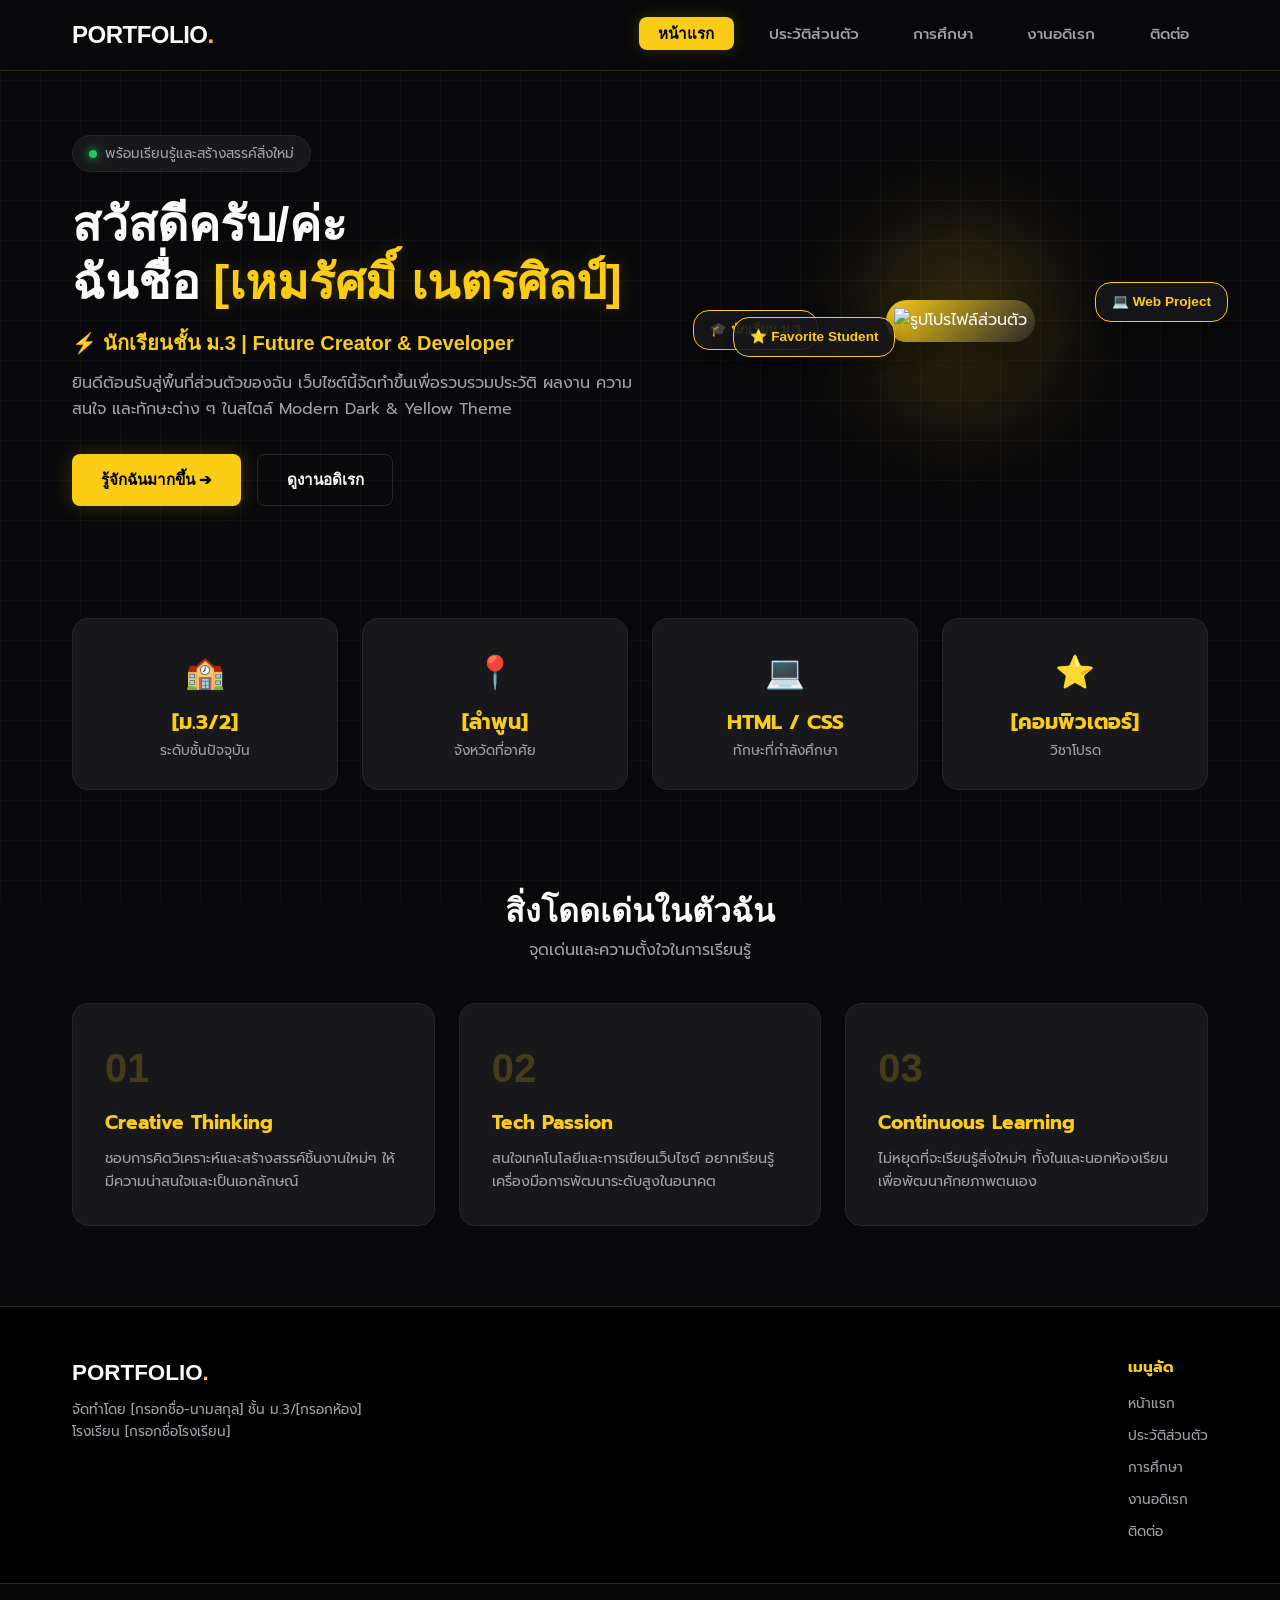
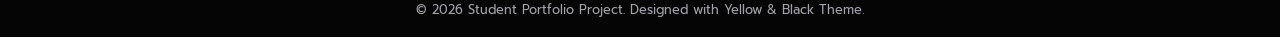
==== commit 7d29c586: "Update index.html" ====
--- a/index.html
+++ b/index.html
@@ -48,7 +48,7 @@
                 <div class="hero-visual">
                     <div class="glow-backdrop"></div>
                     <div class="profile-frame">
-                        <img src="images/2webp" class="hero-img">
+                        <img src="images/2webp"alt="รูปโปรไฟล์ส่วนตัว">
                     </div>
                     <!-- Floating Tech Badges -->
                     <div class="floating-badge badge-1">
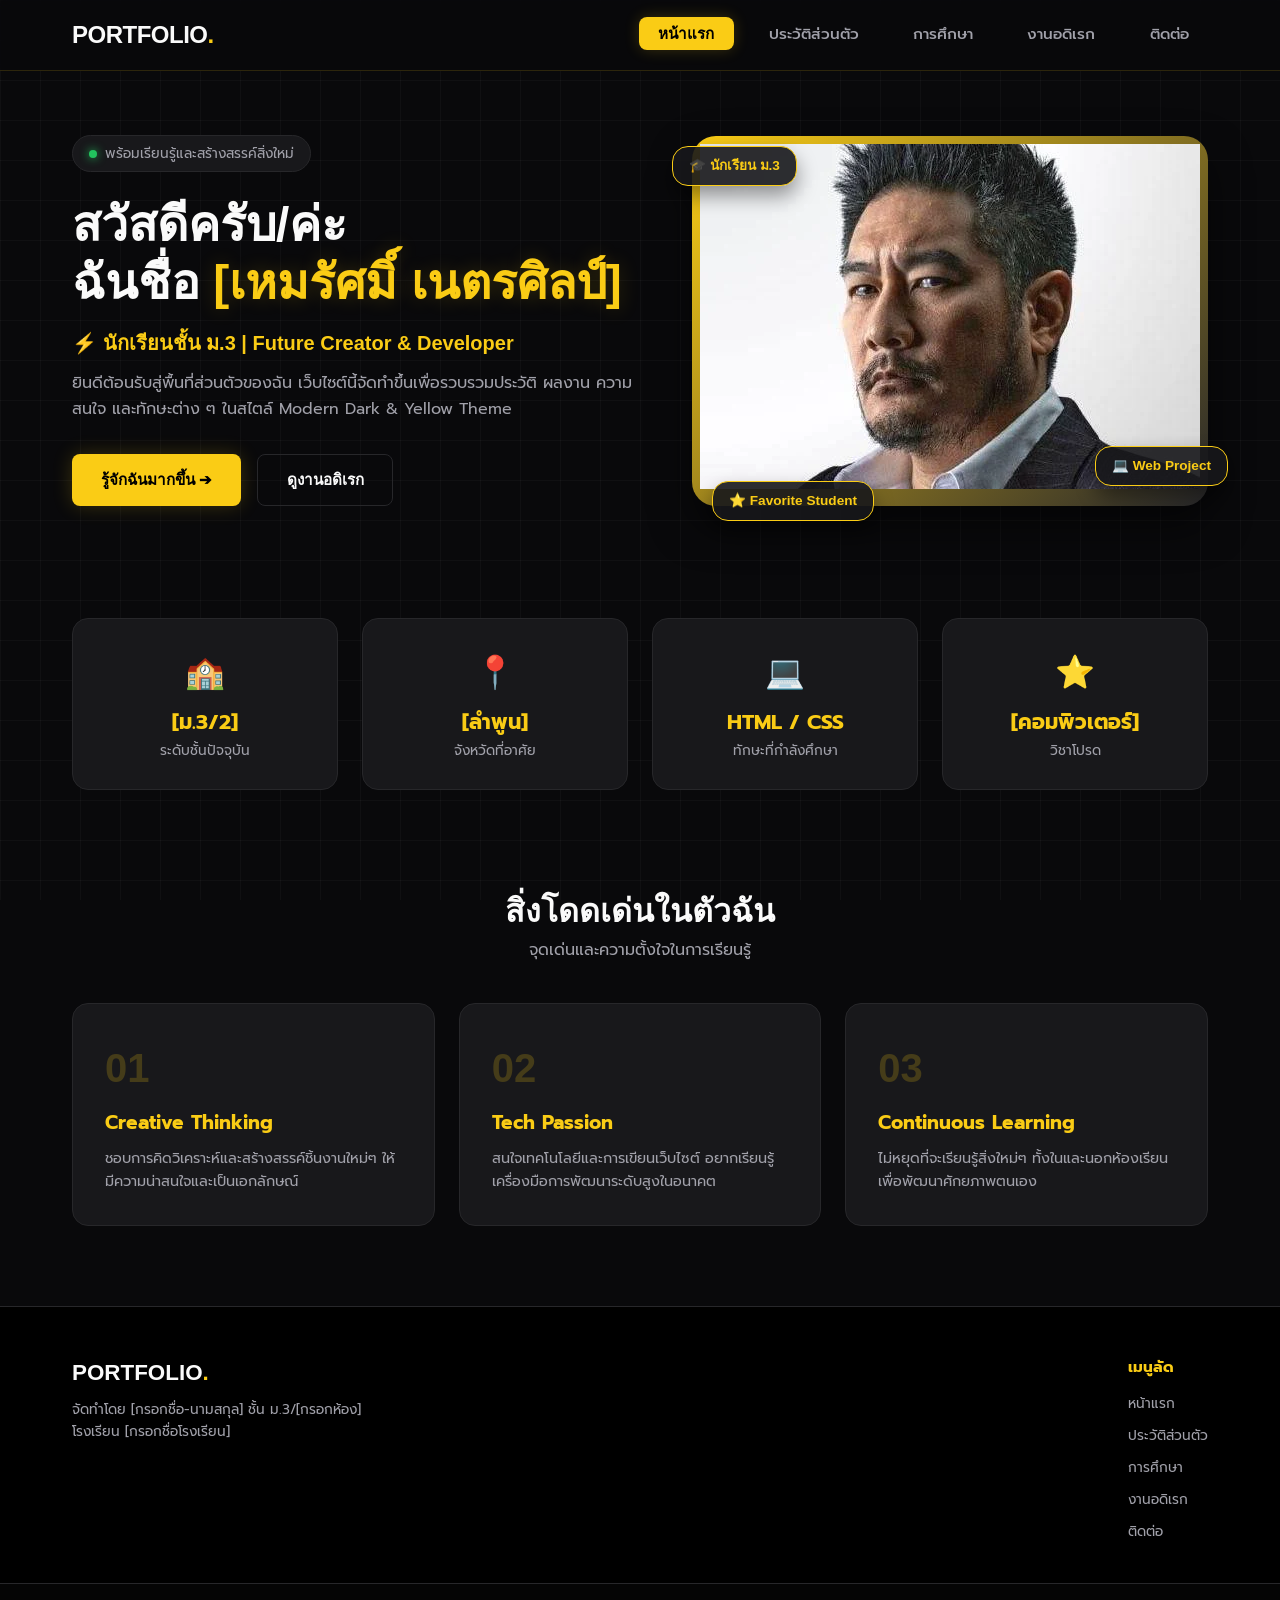
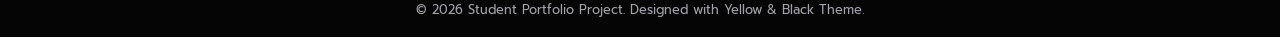
==== commit 22c0332c: "Fix image source in profile frame" ====
--- a/index.html
+++ b/index.html
@@ -48,7 +48,7 @@
                 <div class="hero-visual">
                     <div class="glow-backdrop"></div>
                     <div class="profile-frame">
-                        <img src="images/2webp"alt="รูปโปรไฟล์ส่วนตัว">
+                        <img src="images/2.webp"alt="รูปโปรไฟล์ส่วนตัว">
                     </div>
                     <!-- Floating Tech Badges -->
                     <div class="floating-badge badge-1">
